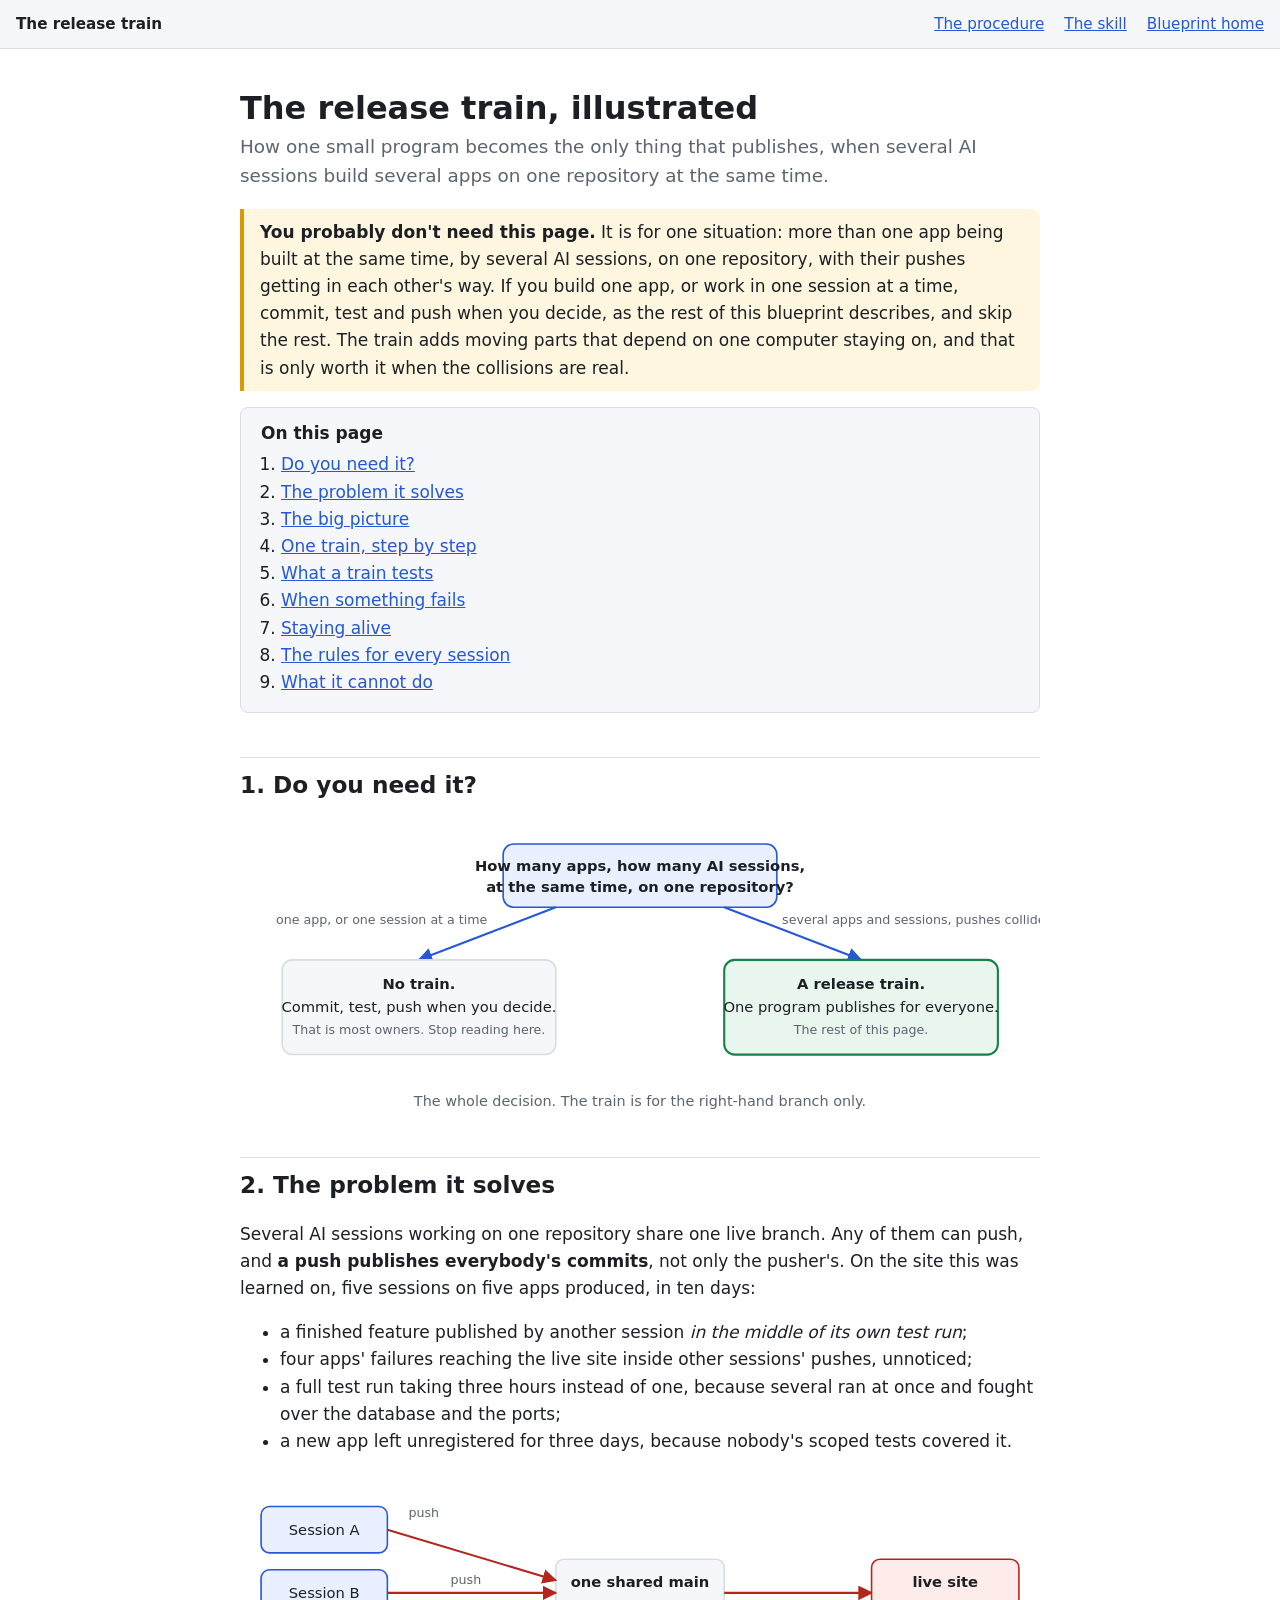
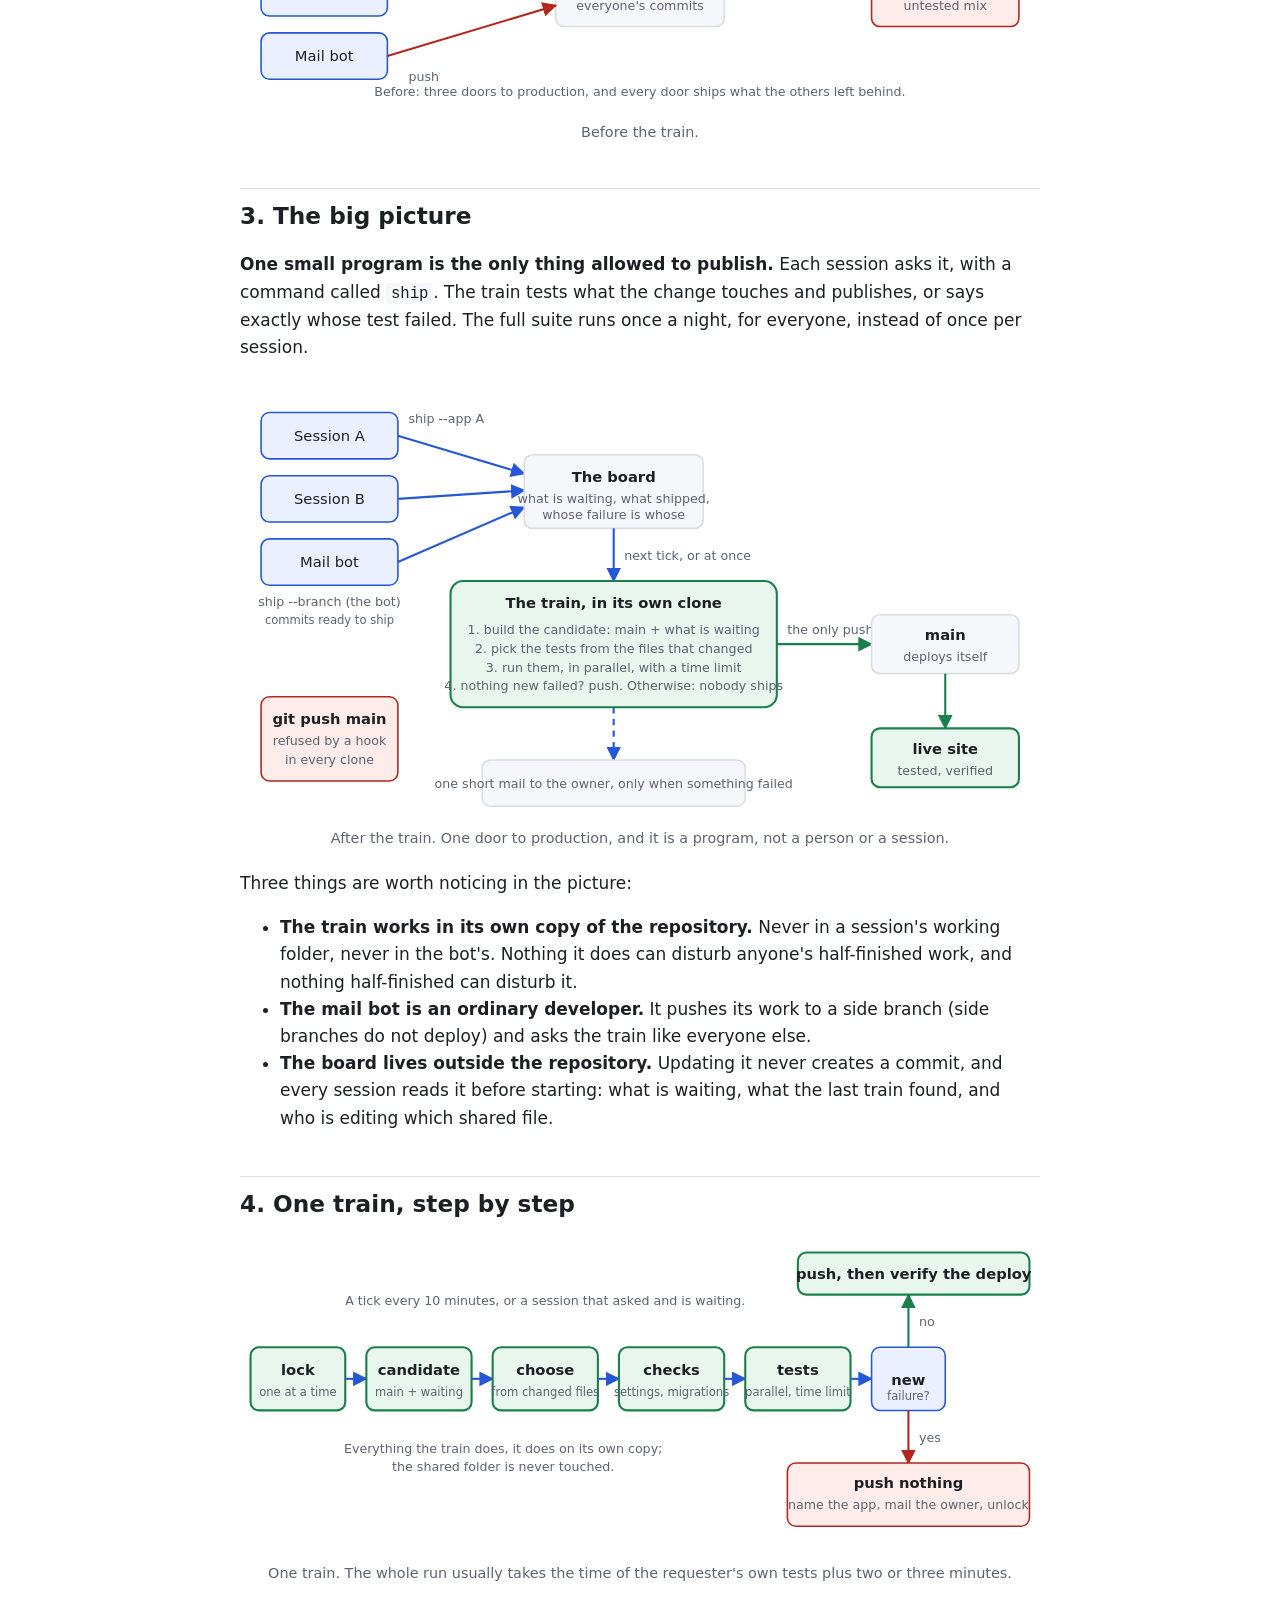
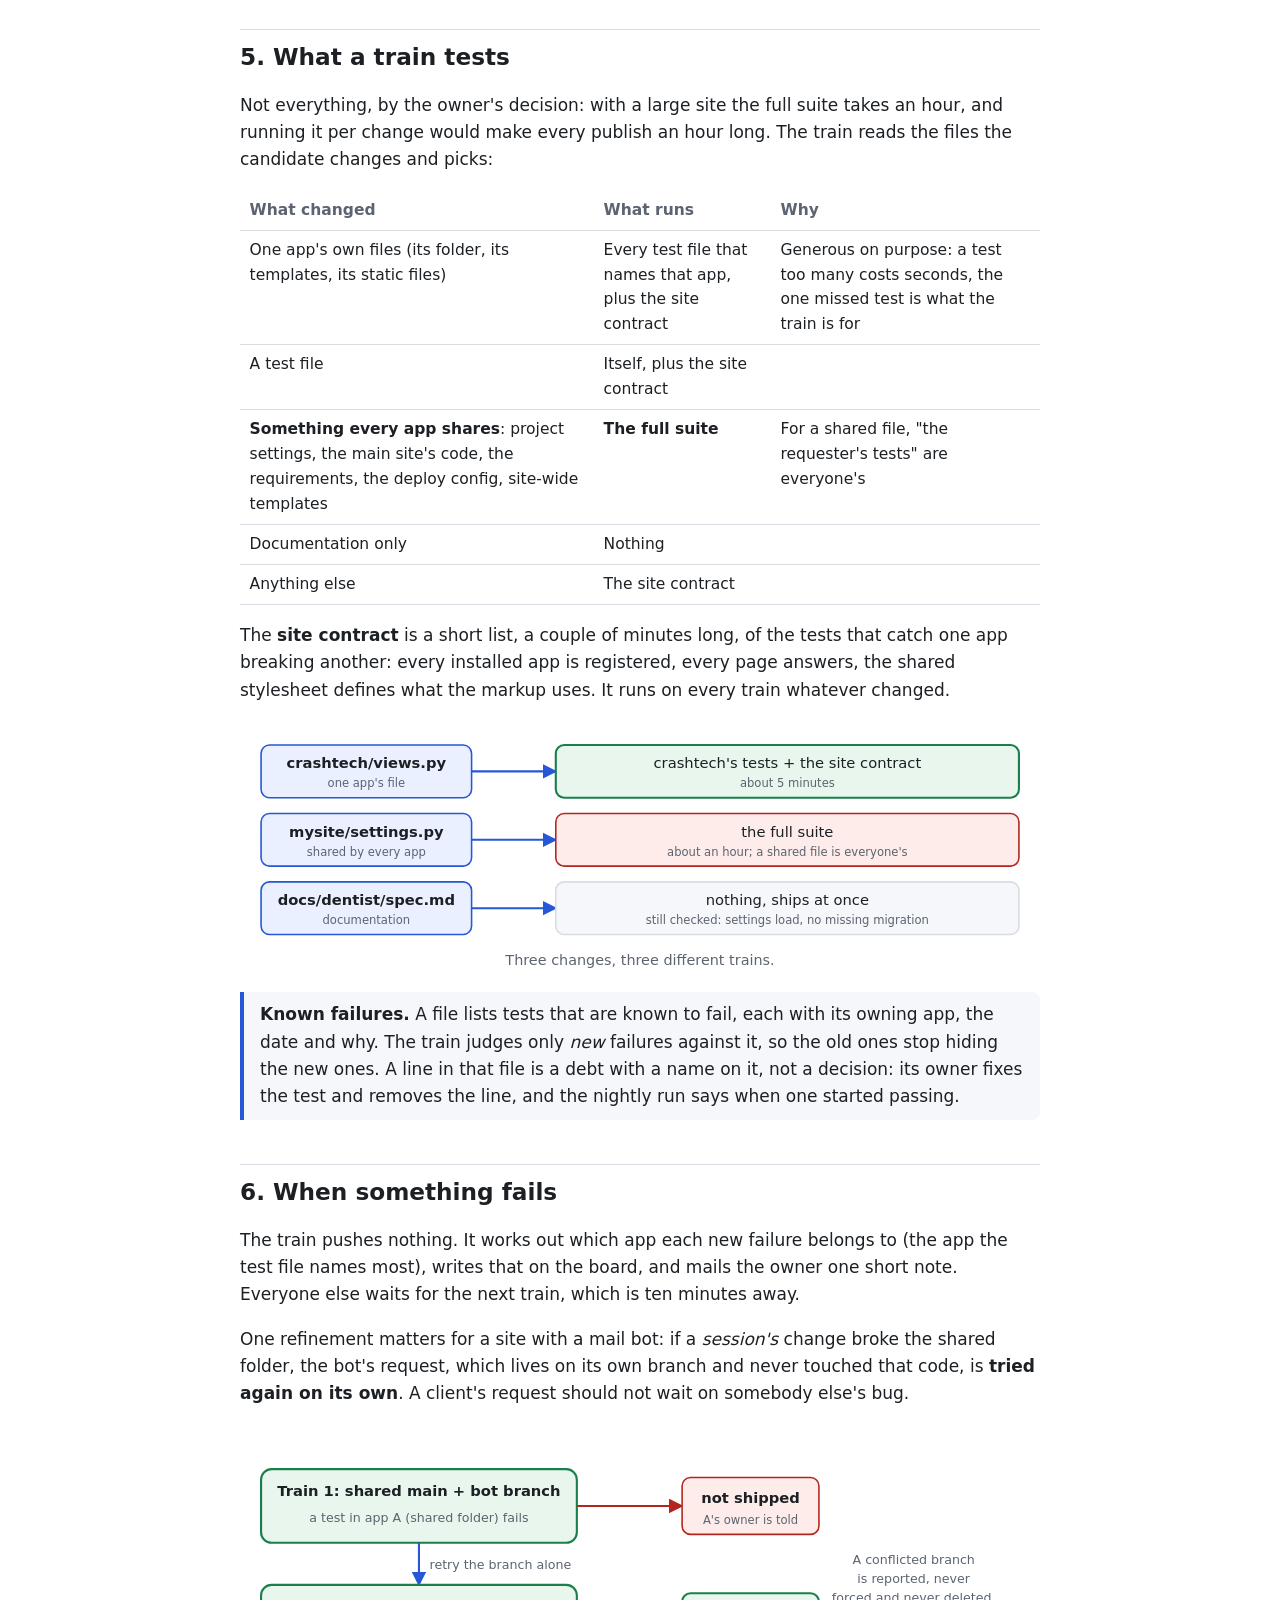
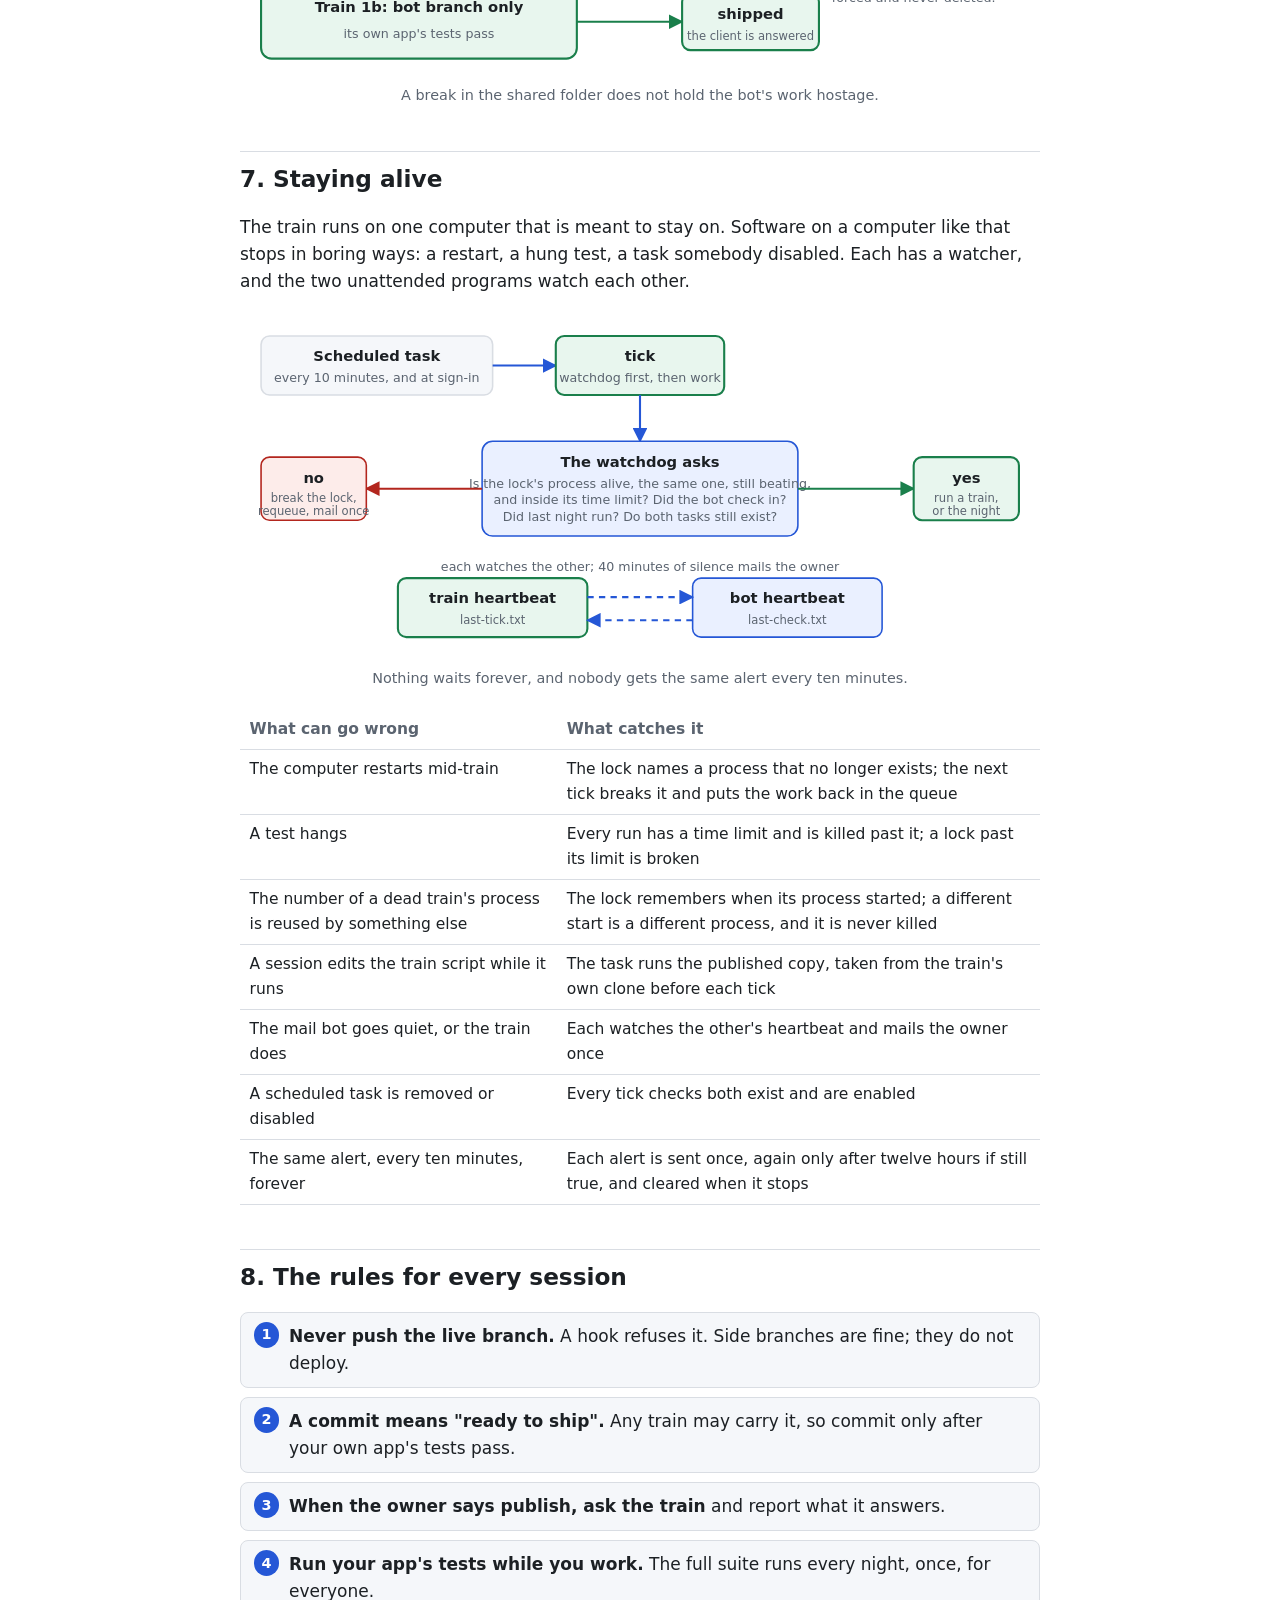
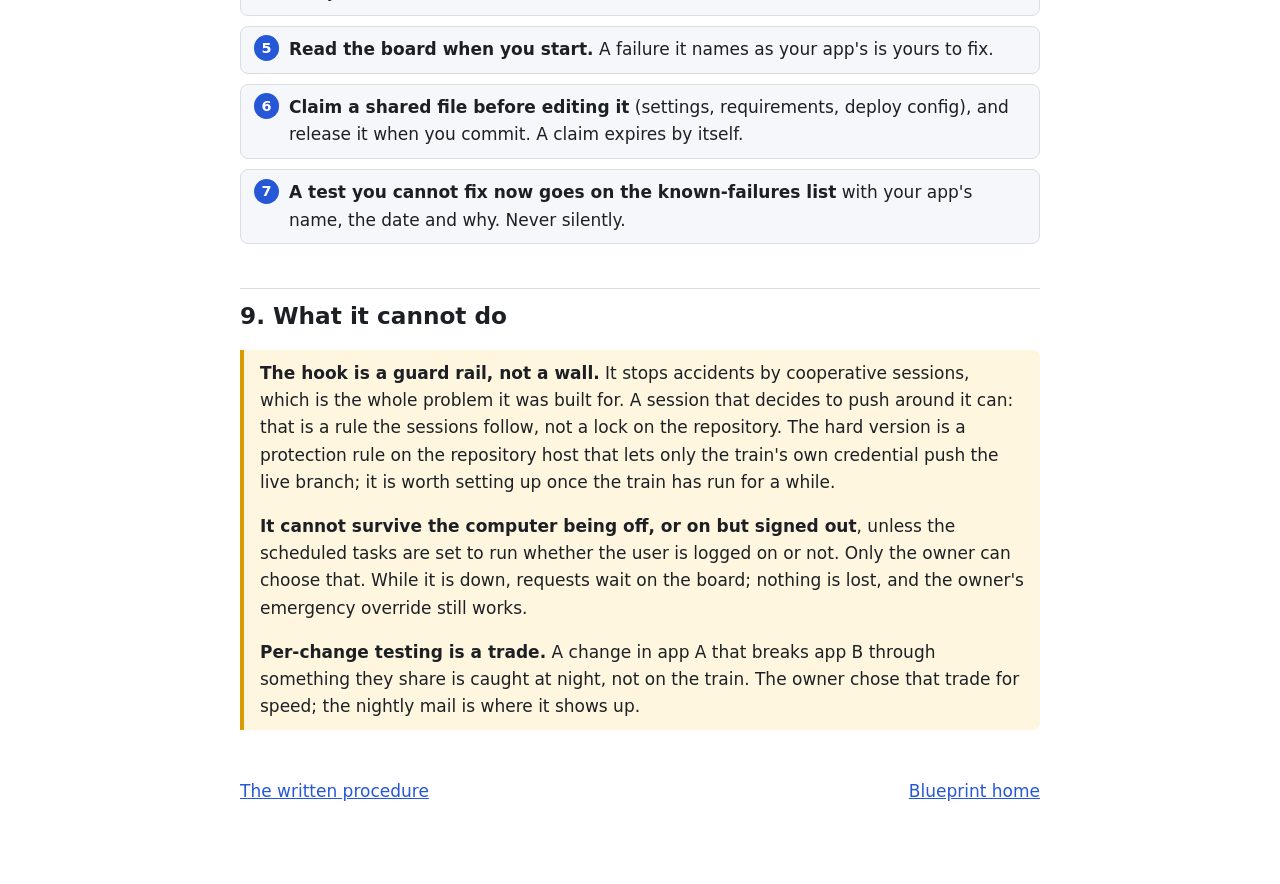
==== docs/release_train.html @ 14add5bb "The release train, illustrated An HTML page with seven diagrams: the decision (most owners stop at t" ====
<!DOCTYPE html>
<html lang="en">
<head>
  <meta charset="utf-8">
  <meta name="viewport" content="width=device-width, initial-scale=1">
  <title>The release train, illustrated</title>
  <meta name="description" content="How one small program becomes the only thing that publishes when several AI sessions build several apps on one repository. Optional: most owners never need it.">
  <style>
    :root {
      --bg: #ffffff; --fg: #1c2024; --muted: #5b6470; --accent: #2557d6; --border: #d9dde3;
      --surface: #f5f7fa; --good: #1a7f4b; --bad: #b3261e; --warn: #d89b00; --warn-bg: #fff6e0; --good-bg: #e8f6ee;
      --box: #eaf0ff; --box-line: #2557d6; --train: #1a7f4b; --train-bg: #e8f6ee; --stop-bg: #fdecea;
    }
    @media (prefers-color-scheme: dark) {
      :root {
        --bg: #14171c; --fg: #e8eaed; --muted: #9aa3ae; --accent: #7aa2ff; --border: #2c323b;
        --surface: #1c2027; --good: #5fd49a; --bad: #ff8a80; --warn: #f0b429; --warn-bg: #2d2610; --good-bg: #12281d;
        --box: #1d2a4a; --box-line: #7aa2ff; --train: #5fd49a; --train-bg: #12281d; --stop-bg: #3a1d1b;
      }
    }
    * { box-sizing: border-box; }
    html { scroll-behavior: smooth; }
    body { margin: 0; background: var(--bg); color: var(--fg); font: 17px/1.6 system-ui, -apple-system, "Segoe UI", sans-serif; }
    a { color: var(--accent); }
    .wrap { max-width: 52rem; margin: 0 auto; padding: 1.5rem 1rem 5rem; overflow-wrap: break-word; min-width: 0; }
    .topnav { display: flex; flex-wrap: wrap; gap: .5rem 1.25rem; padding: .75rem 1rem; border-bottom: 1px solid var(--border); background: var(--surface); font-size: .95rem; }
    .topnav strong { margin-right: auto; }
    h1 { font-size: 2rem; line-height: 1.2; margin: 1rem 0 .25rem; text-wrap: balance; }
    h2 { font-size: 1.45rem; margin: 2.75rem 0 .5rem; padding-top: .5rem; border-top: 1px solid var(--border); }
    h3 { font-size: 1.15rem; margin: 1.75rem 0 .25rem; }
    .lede { font-size: 1.15rem; color: var(--muted); margin-top: 0; }
    .toc { background: var(--surface); border: 1px solid var(--border); border-radius: 8px; padding: .75rem 1.25rem; }
    .toc ol { margin: .25rem 0; padding-left: 1.25rem; }
    code { font-family: ui-monospace, "Cascadia Code", Consolas, monospace; font-size: .92em; background: var(--surface); padding: .1rem .3rem; border-radius: 4px; }
    table { display: block; overflow-x: auto; max-width: 100%; border-collapse: collapse; margin: .75rem 0; font-size: .97rem; }
    th, td { text-align: left; vertical-align: top; padding: .45rem .6rem; border-bottom: 1px solid var(--border); }
    th { color: var(--muted); font-weight: 600; }
    .callout { border-left: 4px solid var(--accent); background: var(--surface); padding: .6rem 1rem; border-radius: 0 8px 8px 0; margin: 1rem 0; }
    .callout.warn { border-color: var(--warn); background: var(--warn-bg); }
    .callout.good { border-color: var(--good); background: var(--good-bg); }
    .callout > :first-child { margin-top: 0; } .callout > :last-child { margin-bottom: 0; }
    figure { margin: 1.25rem 0; overflow-x: auto; min-width: 0; }
    figure svg { width: 100%; min-width: 34rem; height: auto; display: block; }
    figcaption { color: var(--muted); font-size: .9rem; text-align: center; margin-top: .25rem; }
    svg text { fill: var(--fg); font: 14px system-ui, sans-serif; }
    svg .box { fill: var(--box); stroke: var(--box-line); stroke-width: 1.5; }
    svg .train { fill: var(--train-bg); stroke: var(--train); stroke-width: 2; }
    svg .stop { fill: var(--stop-bg); stroke: var(--bad); stroke-width: 1.5; }
    svg .plain { fill: var(--surface); stroke: var(--border); stroke-width: 1.5; }
    svg .line { stroke: var(--muted); stroke-width: 1.8; fill: none; }
    svg .arrow { stroke: var(--accent); stroke-width: 2; fill: none; marker-end: url(#head); }
    svg .arrow.good { stroke: var(--good); marker-end: url(#headgood); }
    svg .arrow.bad { stroke: var(--bad); marker-end: url(#headbad); }
    svg .arrow.dashed { stroke-dasharray: 6 5; }
    svg .small { font-size: 12px; fill: var(--muted); }
    svg .bold { font-weight: 700; }
    svg .tiny { font-size: 11px; fill: var(--muted); }
    .rules { counter-reset: r; list-style: none; padding: 0; display: grid; gap: .6rem; }
    .rules li { position: relative; padding: .6rem .9rem .6rem 3rem; background: var(--surface); border: 1px solid var(--border); border-radius: 8px; }
    .rules li::before { counter-increment: r; content: counter(r); position: absolute; left: .8rem; top: .55rem; width: 1.6rem; height: 1.6rem; border-radius: 50%; background: var(--accent); color: #fff; font-weight: 700; display: grid; place-items: center; font-size: .9rem; }
    .next { display: flex; justify-content: space-between; margin-top: 3rem; gap: 1rem; flex-wrap: wrap; }
  </style>
</head>
<body>
<nav class="topnav">
  <strong>The release train</strong>
  <a href="procedures/release_train.md">The procedure</a>
  <a href="../.claude/skills/release-train/SKILL.md">The skill</a>
  <a href="../index.html">Blueprint home</a>
</nav>
<div class="wrap">

<h1>The release train, illustrated</h1>
<p class="lede">How one small program becomes the only thing that publishes, when several AI sessions build several apps on one repository at the same time.</p>

<div class="callout warn">
  <p><strong>You probably don't need this page.</strong> It is for one situation: more than one app being built at the same time, by several AI sessions, on one repository, with their pushes getting in each other's way. If you build one app, or work in one session at a time, commit, test and push when you decide, as the rest of this blueprint describes, and skip the rest. The train adds moving parts that depend on one computer staying on, and that is only worth it when the collisions are real.</p>
</div>

<div class="toc"><strong>On this page</strong>
  <ol>
    <li><a href="#need">Do you need it?</a></li>
    <li><a href="#problem">The problem it solves</a></li>
    <li><a href="#picture">The big picture</a></li>
    <li><a href="#train">One train, step by step</a></li>
    <li><a href="#tests">What a train tests</a></li>
    <li><a href="#failure">When something fails</a></li>
    <li><a href="#alive">Staying alive</a></li>
    <li><a href="#rules">The rules for every session</a></li>
    <li><a href="#limits">What it cannot do</a></li>
  </ol>
</div>

<h2 id="need">1. Do you need it?</h2>
<figure>
<svg viewBox="0 0 760 250" role="img" aria-label="A decision: one app or one session means no train; several apps by several sessions at once means a train">
  <defs>
    <marker id="head" viewBox="0 0 10 10" refX="9" refY="5" markerWidth="7" markerHeight="7" orient="auto-start-reverse"><path d="M0,0 L10,5 L0,10 z" fill="currentColor" style="fill: var(--accent)"/></marker>
    <marker id="headgood" viewBox="0 0 10 10" refX="9" refY="5" markerWidth="7" markerHeight="7" orient="auto-start-reverse"><path d="M0,0 L10,5 L0,10 z" style="fill: var(--good)"/></marker>
    <marker id="headbad" viewBox="0 0 10 10" refX="9" refY="5" markerWidth="7" markerHeight="7" orient="auto-start-reverse"><path d="M0,0 L10,5 L0,10 z" style="fill: var(--bad)"/></marker>
  </defs>
  <rect class="box" x="250" y="20" width="260" height="60" rx="10"/>
  <text x="380" y="46" text-anchor="middle" class="bold">How many apps, how many AI sessions,</text>
  <text x="380" y="66" text-anchor="middle" class="bold">at the same time, on one repository?</text>

  <path class="arrow" d="M300,80 L170,130"/>
  <text x="235" y="96" text-anchor="end" class="small">one app, or one session at a time</text>
  <path class="arrow" d="M460,80 L590,130"/>
  <text x="515" y="96" class="small">several apps and sessions, pushes collide</text>

  <rect class="plain" x="40" y="130" width="260" height="90" rx="10"/>
  <text x="170" y="158" text-anchor="middle" class="bold">No train.</text>
  <text x="170" y="180" text-anchor="middle">Commit, test, push when you decide.</text>
  <text x="170" y="200" text-anchor="middle" class="small">That is most owners. Stop reading here.</text>

  <rect class="train" x="460" y="130" width="260" height="90" rx="10"/>
  <text x="590" y="158" text-anchor="middle" class="bold">A release train.</text>
  <text x="590" y="180" text-anchor="middle">One program publishes for everyone.</text>
  <text x="590" y="200" text-anchor="middle" class="small">The rest of this page.</text>
</svg>
<figcaption>The whole decision. The train is for the right-hand branch only.</figcaption>
</figure>

<h2 id="problem">2. The problem it solves</h2>
<p>Several AI sessions working on one repository share one live branch. Any of them can push, and <strong>a push publishes everybody's commits</strong>, not only the pusher's. On the site this was learned on, five sessions on five apps produced, in ten days:</p>
<ul>
  <li>a finished feature published by another session <em>in the middle of its own test run</em>;</li>
  <li>four apps' failures reaching the live site inside other sessions' pushes, unnoticed;</li>
  <li>a full test run taking three hours instead of one, because several ran at once and fought over the database and the ports;</li>
  <li>a new app left unregistered for three days, because nobody's scoped tests covered it.</li>
</ul>

<figure>
<svg viewBox="0 0 760 230" role="img" aria-label="Before: every session pushes straight to the live branch and each push carries everyone's commits">
  <rect class="box" x="20" y="30" width="120" height="44" rx="8"/><text x="80" y="57" text-anchor="middle">Session A</text>
  <rect class="box" x="20" y="90" width="120" height="44" rx="8"/><text x="80" y="117" text-anchor="middle">Session B</text>
  <rect class="box" x="20" y="150" width="120" height="44" rx="8"/><text x="80" y="177" text-anchor="middle">Mail bot</text>
  <rect class="plain" x="300" y="80" width="160" height="64" rx="8"/>
  <text x="380" y="106" text-anchor="middle" class="bold">one shared main</text>
  <text x="380" y="128" text-anchor="middle" class="small">everyone's commits</text>
  <path class="arrow bad" d="M140,52 L300,100"/>
  <path class="arrow bad" d="M140,112 L300,112"/>
  <path class="arrow bad" d="M140,172 L300,124"/>
  <text x="160" y="40" class="small">push</text>
  <text x="200" y="104" class="small">push</text>
  <text x="160" y="196" class="small">push</text>
  <path class="arrow bad" d="M460,112 L600,112"/>
  <rect class="stop" x="600" y="80" width="140" height="64" rx="8"/>
  <text x="670" y="106" text-anchor="middle" class="bold">live site</text>
  <text x="670" y="128" text-anchor="middle" class="small">untested mix</text>
  <text x="380" y="210" text-anchor="middle" class="small">Before: three doors to production, and every door ships what the others left behind.</text>
</svg>
<figcaption>Before the train.</figcaption>
</figure>

<h2 id="picture">3. The big picture</h2>
<p><strong>One small program is the only thing allowed to publish.</strong> Each session asks it, with a command called <code>ship</code>. The train tests what the change touches and publishes, or says exactly whose test failed. The full suite runs once a night, for everyone, instead of once per session.</p>

<figure>
<svg viewBox="0 0 760 420" role="img" aria-label="After: sessions and the bot ask the train; the train works in its own clone, runs tests, and is the only one that pushes to main, which deploys">
  <rect class="box" x="20" y="30" width="130" height="44" rx="8"/><text x="85" y="57" text-anchor="middle">Session A</text>
  <rect class="box" x="20" y="90" width="130" height="44" rx="8"/><text x="85" y="117" text-anchor="middle">Session B</text>
  <rect class="box" x="20" y="150" width="130" height="44" rx="8"/><text x="85" y="177" text-anchor="middle">Mail bot</text>
  <text x="85" y="231" text-anchor="middle" class="tiny">commits ready to ship</text>

  <path class="arrow" d="M150,52 L270,88"/>
  <path class="arrow" d="M150,112 L270,104"/>
  <path class="arrow" d="M150,172 L270,120"/>
  <text x="160" y="40" class="small">ship --app A</text>
  <text x="85" y="214" text-anchor="middle" class="small">ship --branch (the bot)</text>

  <rect class="plain" x="270" y="70" width="170" height="70" rx="8"/>
  <text x="355" y="96" text-anchor="middle" class="bold">The board</text>
  <text x="355" y="116" text-anchor="middle" class="small">what is waiting, what shipped,</text>
  <text x="355" y="131" text-anchor="middle" class="small">whose failure is whose</text>

  <path class="arrow" d="M355,140 L355,190"/>
  <text x="365" y="170" class="small">next tick, or at once</text>

  <rect class="train" x="200" y="190" width="310" height="120" rx="12"/>
  <text x="355" y="216" text-anchor="middle" class="bold">The train, in its own clone</text>
  <text x="355" y="240" text-anchor="middle" class="small">1. build the candidate: main + what is waiting</text>
  <text x="355" y="258" text-anchor="middle" class="small">2. pick the tests from the files that changed</text>
  <text x="355" y="276" text-anchor="middle" class="small">3. run them, in parallel, with a time limit</text>
  <text x="355" y="294" text-anchor="middle" class="small">4. nothing new failed? push. Otherwise: nobody ships</text>

  <path class="arrow good" d="M510,250 L600,250"/>
  <text x="520" y="240" class="small">the only push</text>
  <rect class="plain" x="600" y="222" width="140" height="56" rx="8"/>
  <text x="670" y="246" text-anchor="middle" class="bold">main</text>
  <text x="670" y="266" text-anchor="middle" class="small">deploys itself</text>
  <path class="arrow good" d="M670,278 L670,330"/>
  <rect class="train" x="600" y="330" width="140" height="56" rx="8"/>
  <text x="670" y="354" text-anchor="middle" class="bold">live site</text>
  <text x="670" y="374" text-anchor="middle" class="small">tested, verified</text>

  <path class="arrow dashed" d="M355,310 L355,360"/>
  <rect class="plain" x="230" y="360" width="250" height="44" rx="8"/>
  <text x="355" y="387" text-anchor="middle" class="small">one short mail to the owner, only when something failed</text>

  <rect class="stop" x="20" y="300" width="130" height="80" rx="8"/>
  <text x="85" y="326" text-anchor="middle" class="bold">git push main</text>
  <text x="85" y="346" text-anchor="middle" class="small">refused by a hook</text>
  <text x="85" y="364" text-anchor="middle" class="small">in every clone</text>
</svg>
<figcaption>After the train. One door to production, and it is a program, not a person or a session.</figcaption>
</figure>

<p>Three things are worth noticing in the picture:</p>
<ul>
  <li><strong>The train works in its own copy of the repository.</strong> Never in a session's working folder, never in the bot's. Nothing it does can disturb anyone's half-finished work, and nothing half-finished can disturb it.</li>
  <li><strong>The mail bot is an ordinary developer.</strong> It pushes its work to a side branch (side branches do not deploy) and asks the train like everyone else.</li>
  <li><strong>The board lives outside the repository.</strong> Updating it never creates a commit, and every session reads it before starting: what is waiting, what the last train found, and who is editing which shared file.</li>
</ul>

<h2 id="train">4. One train, step by step</h2>
<figure>
<svg viewBox="0 0 760 300" role="img" aria-label="The steps of one train, left to right: lock, candidate, choose tests, site checks, run tests, decide, push, verify deploy">
  <rect class="train" x="10" y="100" width="90" height="60" rx="8"/><text x="55" y="126" text-anchor="middle" class="bold">lock</text><text x="55" y="146" text-anchor="middle" class="tiny">one at a time</text>
  <path class="arrow" d="M100,130 L120,130"/>
  <rect class="train" x="120" y="100" width="100" height="60" rx="8"/><text x="170" y="126" text-anchor="middle" class="bold">candidate</text><text x="170" y="146" text-anchor="middle" class="tiny">main + waiting</text>
  <path class="arrow" d="M220,130 L240,130"/>
  <rect class="train" x="240" y="100" width="100" height="60" rx="8"/><text x="290" y="126" text-anchor="middle" class="bold">choose</text><text x="290" y="146" text-anchor="middle" class="tiny">from changed files</text>
  <path class="arrow" d="M340,130 L360,130"/>
  <rect class="train" x="360" y="100" width="100" height="60" rx="8"/><text x="410" y="126" text-anchor="middle" class="bold">checks</text><text x="410" y="146" text-anchor="middle" class="tiny">settings, migrations</text>
  <path class="arrow" d="M460,130 L480,130"/>
  <rect class="train" x="480" y="100" width="100" height="60" rx="8"/><text x="530" y="126" text-anchor="middle" class="bold">tests</text><text x="530" y="146" text-anchor="middle" class="tiny">parallel, time limit</text>
  <path class="arrow" d="M580,130 L600,130"/>
  <rect class="box" x="600" y="100" width="70" height="60" rx="8"/><text x="635" y="136" text-anchor="middle" class="bold">new</text><text x="635" y="150" text-anchor="middle" class="tiny">failure?</text>
  <path class="arrow good" d="M635,100 L635,50"/>
  <text x="645" y="80" class="small">no</text>
  <rect class="train" x="530" y="10" width="220" height="40" rx="8"/><text x="640" y="35" text-anchor="middle" class="bold">push, then verify the deploy</text>
  <path class="arrow bad" d="M635,160 L635,210"/>
  <text x="645" y="190" class="small">yes</text>
  <rect class="stop" x="520" y="210" width="230" height="60" rx="8"/>
  <text x="635" y="234" text-anchor="middle" class="bold">push nothing</text>
  <text x="635" y="254" text-anchor="middle" class="small">name the app, mail the owner, unlock</text>
  <text x="290" y="60" text-anchor="middle" class="small">A tick every 10 minutes, or a session that asked and is waiting.</text>
  <text x="250" y="200" text-anchor="middle" class="small">Everything the train does, it does on its own copy;</text>
  <text x="250" y="218" text-anchor="middle" class="small">the shared folder is never touched.</text>
</svg>
<figcaption>One train. The whole run usually takes the time of the requester's own tests plus two or three minutes.</figcaption>
</figure>

<h2 id="tests">5. What a train tests</h2>
<p>Not everything, by the owner's decision: with a large site the full suite takes an hour, and running it per change would make every publish an hour long. The train reads the files the candidate changes and picks:</p>

<table>
  <tr><th>What changed</th><th>What runs</th><th>Why</th></tr>
  <tr><td>One app's own files (its folder, its templates, its static files)</td><td>Every test file that names that app, plus the site contract</td><td>Generous on purpose: a test too many costs seconds, the one missed test is what the train is for</td></tr>
  <tr><td>A test file</td><td>Itself, plus the site contract</td><td></td></tr>
  <tr><td><strong>Something every app shares</strong>: project settings, the main site's code, the requirements, the deploy config, site-wide templates</td><td><strong>The full suite</strong></td><td>For a shared file, "the requester's tests" are everyone's</td></tr>
  <tr><td>Documentation only</td><td>Nothing</td><td></td></tr>
  <tr><td>Anything else</td><td>The site contract</td><td></td></tr>
</table>

<p>The <strong>site contract</strong> is a short list, a couple of minutes long, of the tests that catch one app breaking another: every installed app is registered, every page answers, the shared stylesheet defines what the markup uses. It runs on every train whatever changed.</p>

<figure>
<svg viewBox="0 0 760 210" role="img" aria-label="Three example changes and what each one runs">
  <rect class="box" x="20" y="20" width="200" height="50" rx="8"/><text x="120" y="42" text-anchor="middle" class="bold">crashtech/views.py</text><text x="120" y="60" text-anchor="middle" class="tiny">one app's file</text>
  <path class="arrow" d="M220,45 L300,45"/>
  <rect class="train" x="300" y="20" width="440" height="50" rx="8"/><text x="520" y="42" text-anchor="middle">crashtech's tests + the site contract</text><text x="520" y="60" text-anchor="middle" class="tiny">about 5 minutes</text>

  <rect class="box" x="20" y="85" width="200" height="50" rx="8"/><text x="120" y="107" text-anchor="middle" class="bold">mysite/settings.py</text><text x="120" y="125" text-anchor="middle" class="tiny">shared by every app</text>
  <path class="arrow" d="M220,110 L300,110"/>
  <rect class="stop" x="300" y="85" width="440" height="50" rx="8"/><text x="520" y="107" text-anchor="middle">the full suite</text><text x="520" y="125" text-anchor="middle" class="tiny">about an hour; a shared file is everyone's</text>

  <rect class="box" x="20" y="150" width="200" height="50" rx="8"/><text x="120" y="172" text-anchor="middle" class="bold">docs/dentist/spec.md</text><text x="120" y="190" text-anchor="middle" class="tiny">documentation</text>
  <path class="arrow" d="M220,175 L300,175"/>
  <rect class="plain" x="300" y="150" width="440" height="50" rx="8"/><text x="520" y="172" text-anchor="middle">nothing, ships at once</text><text x="520" y="190" text-anchor="middle" class="tiny">still checked: settings load, no missing migration</text>
</svg>
<figcaption>Three changes, three different trains.</figcaption>
</figure>

<div class="callout">
  <p><strong>Known failures.</strong> A file lists tests that are known to fail, each with its owning app, the date and why. The train judges only <em>new</em> failures against it, so the old ones stop hiding the new ones. A line in that file is a debt with a name on it, not a decision: its owner fixes the test and removes the line, and the nightly run says when one started passing.</p>
</div>

<h2 id="failure">6. When something fails</h2>
<p>The train pushes nothing. It works out which app each new failure belongs to (the app the test file names most), writes that on the board, and mails the owner one short note. Everyone else waits for the next train, which is ten minutes away.</p>
<p>One refinement matters for a site with a mail bot: if a <em>session's</em> change broke the shared folder, the bot's request, which lives on its own branch and never touched that code, is <strong>tried again on its own</strong>. A client's request should not wait on somebody else's bug.</p>

<figure>
<svg viewBox="0 0 760 240" role="img" aria-label="A failed train: the shared tree's change failed, so the bot's branch is retried alone and ships">
  <rect class="train" x="20" y="40" width="300" height="70" rx="10"/>
  <text x="170" y="66" text-anchor="middle" class="bold">Train 1: shared main + bot branch</text>
  <text x="170" y="90" text-anchor="middle" class="small">a test in app A (shared folder) fails</text>
  <path class="arrow bad" d="M320,75 L420,75"/>
  <rect class="stop" x="420" y="48" width="130" height="54" rx="8"/>
  <text x="485" y="72" text-anchor="middle" class="bold">not shipped</text>
  <text x="485" y="92" text-anchor="middle" class="tiny">A's owner is told</text>

  <path class="arrow" d="M170,110 L170,150"/>
  <text x="180" y="135" class="small">retry the branch alone</text>
  <rect class="train" x="20" y="150" width="300" height="70" rx="10"/>
  <text x="170" y="176" text-anchor="middle" class="bold">Train 1b: bot branch only</text>
  <text x="170" y="200" text-anchor="middle" class="small">its own app's tests pass</text>
  <path class="arrow good" d="M320,185 L420,185"/>
  <rect class="train" x="420" y="158" width="130" height="54" rx="8"/>
  <text x="485" y="182" text-anchor="middle" class="bold">shipped</text>
  <text x="485" y="202" text-anchor="middle" class="tiny">the client is answered</text>
  <text x="640" y="130" text-anchor="middle" class="small">A conflicted branch</text>
  <text x="640" y="148" text-anchor="middle" class="small">is reported, never</text>
  <text x="640" y="166" text-anchor="middle" class="small">forced and never deleted.</text>
</svg>
<figcaption>A break in the shared folder does not hold the bot's work hostage.</figcaption>
</figure>

<h2 id="alive">7. Staying alive</h2>
<p>The train runs on one computer that is meant to stay on. Software on a computer like that stops in boring ways: a restart, a hung test, a task somebody disabled. Each has a watcher, and the two unattended programs watch each other.</p>

<figure>
<svg viewBox="0 0 760 330" role="img" aria-label="The watchdog cycle: a scheduled task ticks every ten minutes; the train and the mail bot leave heartbeats and watch each other's; a dead or hung lock is broken and its work requeued; the owner is mailed once">
  <rect class="plain" x="20" y="20" width="220" height="56" rx="8"/>
  <text x="130" y="44" text-anchor="middle" class="bold">Scheduled task</text>
  <text x="130" y="64" text-anchor="middle" class="small">every 10 minutes, and at sign-in</text>
  <path class="arrow" d="M240,48 L300,48"/>
  <rect class="train" x="300" y="20" width="160" height="56" rx="8"/>
  <text x="380" y="44" text-anchor="middle" class="bold">tick</text>
  <text x="380" y="64" text-anchor="middle" class="small">watchdog first, then work</text>

  <path class="arrow" d="M380,76 L380,120"/>
  <rect class="box" x="230" y="120" width="300" height="90" rx="10"/>
  <text x="380" y="144" text-anchor="middle" class="bold">The watchdog asks</text>
  <text x="380" y="164" text-anchor="middle" class="small">Is the lock's process alive, the same one, still beating,</text>
  <text x="380" y="180" text-anchor="middle" class="small">and inside its time limit? Did the bot check in?</text>
  <text x="380" y="196" text-anchor="middle" class="small">Did last night run? Do both tasks still exist?</text>

  <path class="arrow bad" d="M230,165 L120,165"/>
  <rect class="stop" x="20" y="135" width="100" height="60" rx="8"/>
  <text x="70" y="160" text-anchor="middle" class="bold">no</text>
  <text x="70" y="178" text-anchor="middle" class="tiny">break the lock,</text>
  <text x="70" y="190" text-anchor="middle" class="tiny">requeue, mail once</text>

  <path class="arrow good" d="M530,165 L640,165"/>
  <rect class="train" x="640" y="135" width="100" height="60" rx="8"/>
  <text x="690" y="160" text-anchor="middle" class="bold">yes</text>
  <text x="690" y="178" text-anchor="middle" class="tiny">run a train,</text>
  <text x="690" y="190" text-anchor="middle" class="tiny">or the night</text>

  <rect class="train" x="150" y="250" width="180" height="56" rx="8"/>
  <text x="240" y="274" text-anchor="middle" class="bold">train heartbeat</text>
  <text x="240" y="294" text-anchor="middle" class="tiny">last-tick.txt</text>
  <rect class="box" x="430" y="250" width="180" height="56" rx="8"/>
  <text x="520" y="274" text-anchor="middle" class="bold">bot heartbeat</text>
  <text x="520" y="294" text-anchor="middle" class="tiny">last-check.txt</text>
  <path class="arrow dashed" d="M330,268 L430,268"/>
  <path class="arrow dashed" d="M430,290 L330,290"/>
  <text x="380" y="243" text-anchor="middle" class="small">each watches the other; 40 minutes of silence mails the owner</text>
</svg>
<figcaption>Nothing waits forever, and nobody gets the same alert every ten minutes.</figcaption>
</figure>

<table>
  <tr><th>What can go wrong</th><th>What catches it</th></tr>
  <tr><td>The computer restarts mid-train</td><td>The lock names a process that no longer exists; the next tick breaks it and puts the work back in the queue</td></tr>
  <tr><td>A test hangs</td><td>Every run has a time limit and is killed past it; a lock past its limit is broken</td></tr>
  <tr><td>The number of a dead train's process is reused by something else</td><td>The lock remembers when its process started; a different start is a different process, and it is never killed</td></tr>
  <tr><td>A session edits the train script while it runs</td><td>The task runs the published copy, taken from the train's own clone before each tick</td></tr>
  <tr><td>The mail bot goes quiet, or the train does</td><td>Each watches the other's heartbeat and mails the owner once</td></tr>
  <tr><td>A scheduled task is removed or disabled</td><td>Every tick checks both exist and are enabled</td></tr>
  <tr><td>The same alert, every ten minutes, forever</td><td>Each alert is sent once, again only after twelve hours if still true, and cleared when it stops</td></tr>
</table>

<h2 id="rules">8. The rules for every session</h2>
<ol class="rules">
  <li><strong>Never push the live branch.</strong> A hook refuses it. Side branches are fine; they do not deploy.</li>
  <li><strong>A commit means "ready to ship".</strong> Any train may carry it, so commit only after your own app's tests pass.</li>
  <li><strong>When the owner says publish, ask the train</strong> and report what it answers.</li>
  <li><strong>Run your app's tests while you work.</strong> The full suite runs every night, once, for everyone.</li>
  <li><strong>Read the board when you start.</strong> A failure it names as your app's is yours to fix.</li>
  <li><strong>Claim a shared file before editing it</strong> (settings, requirements, deploy config), and release it when you commit. A claim expires by itself.</li>
  <li><strong>A test you cannot fix now goes on the known-failures list</strong> with your app's name, the date and why. Never silently.</li>
</ol>

<h2 id="limits">9. What it cannot do</h2>
<div class="callout warn">
  <p><strong>The hook is a guard rail, not a wall.</strong> It stops accidents by cooperative sessions, which is the whole problem it was built for. A session that decides to push around it can: that is a rule the sessions follow, not a lock on the repository. The hard version is a protection rule on the repository host that lets only the train's own credential push the live branch; it is worth setting up once the train has run for a while.</p>
  <p><strong>It cannot survive the computer being off, or on but signed out</strong>, unless the scheduled tasks are set to run whether the user is logged on or not. Only the owner can choose that. While it is down, requests wait on the board; nothing is lost, and the owner's emergency override still works.</p>
  <p><strong>Per-change testing is a trade.</strong> A change in app A that breaks app B through something they share is caught at night, not on the train. The owner chose that trade for speed; the nightly mail is where it shows up.</p>
</div>

<div class="next">
  <a href="procedures/release_train.md">The written procedure</a>
  <a href="../index.html">Blueprint home</a>
</div>
</div>
</body>
</html>
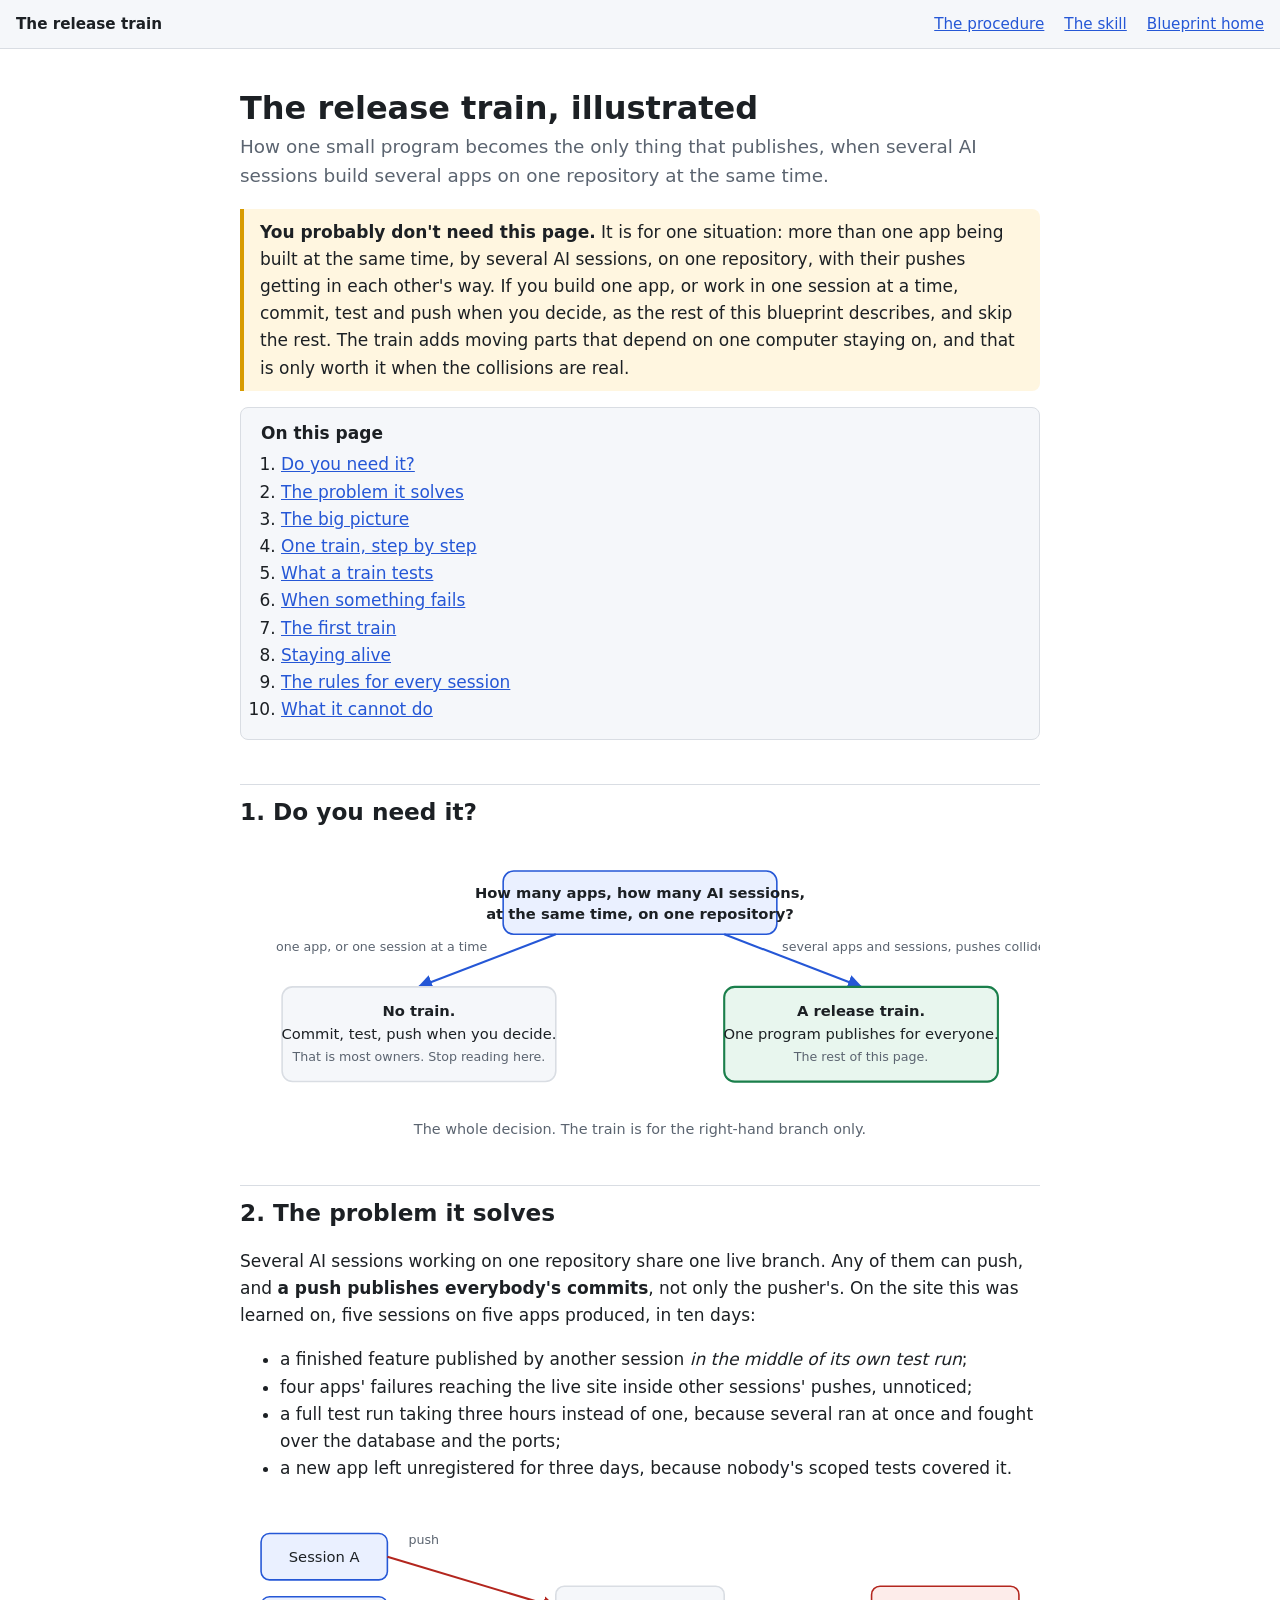
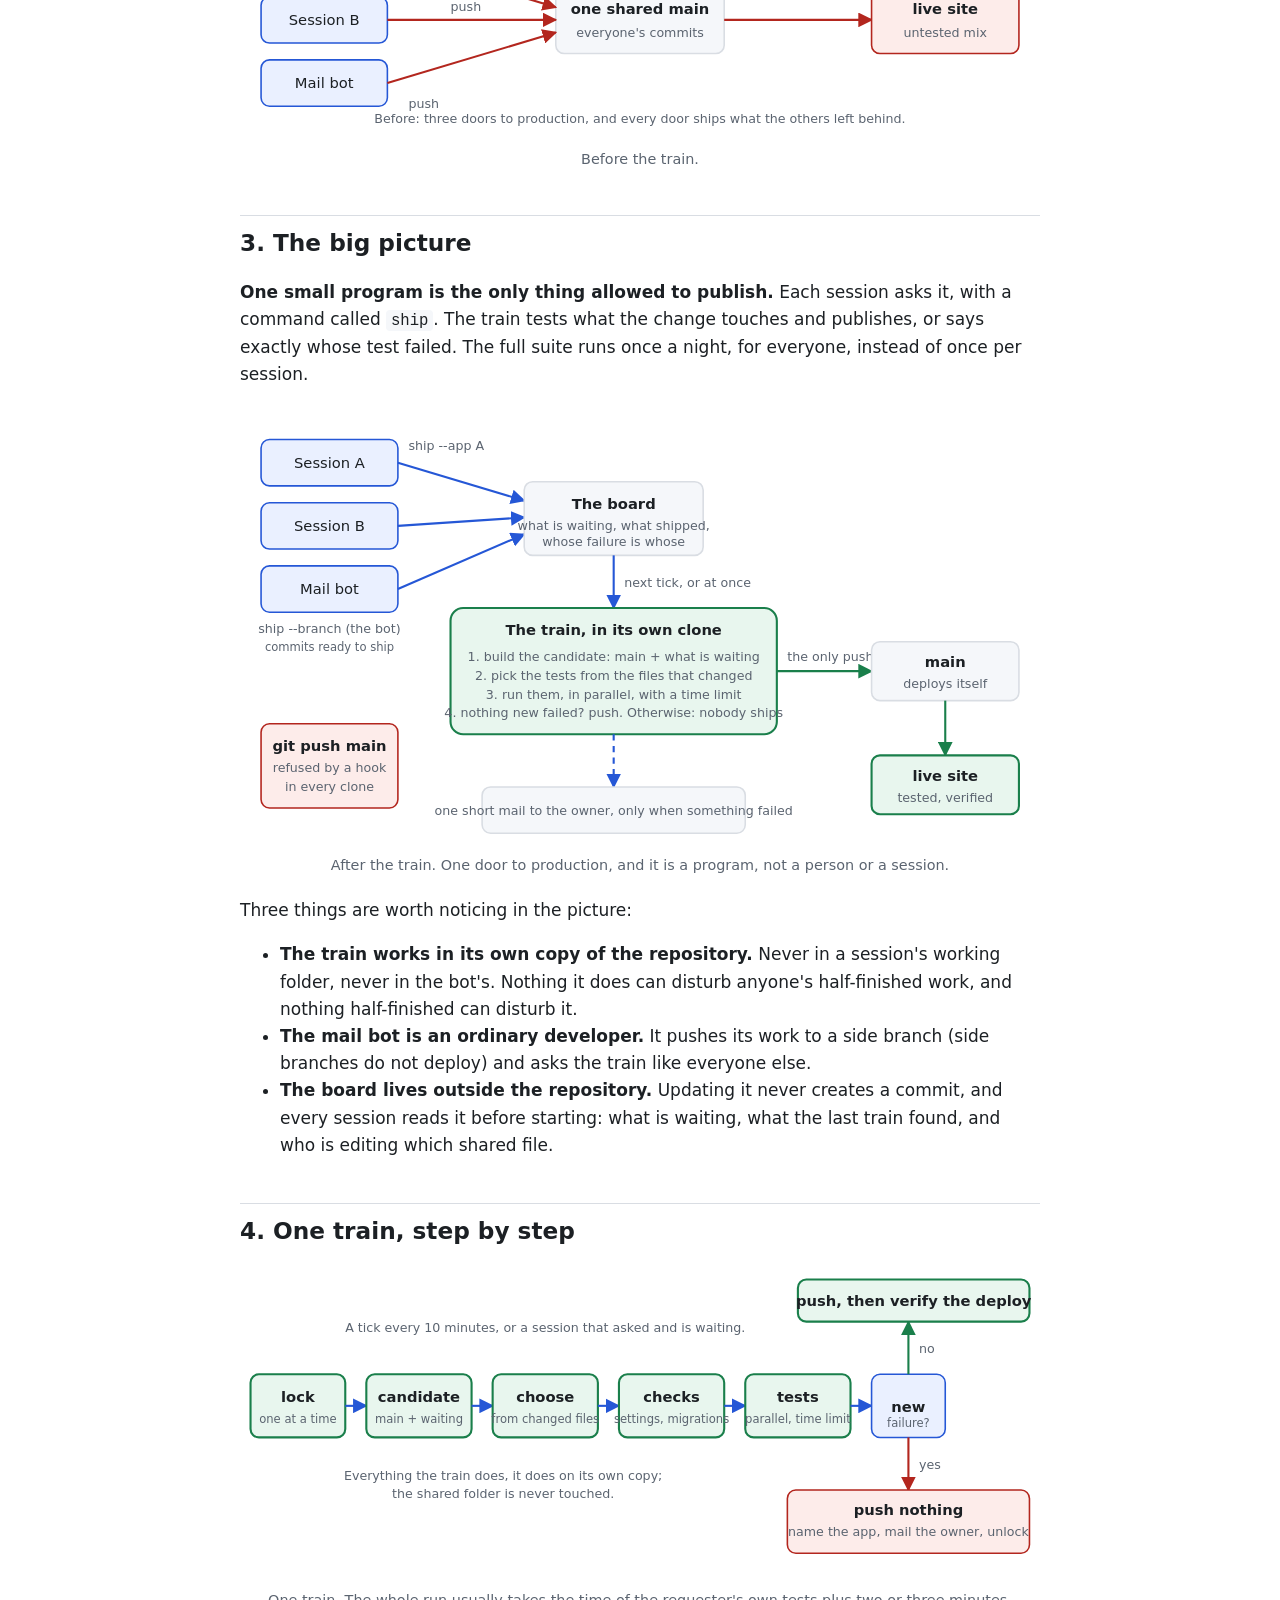
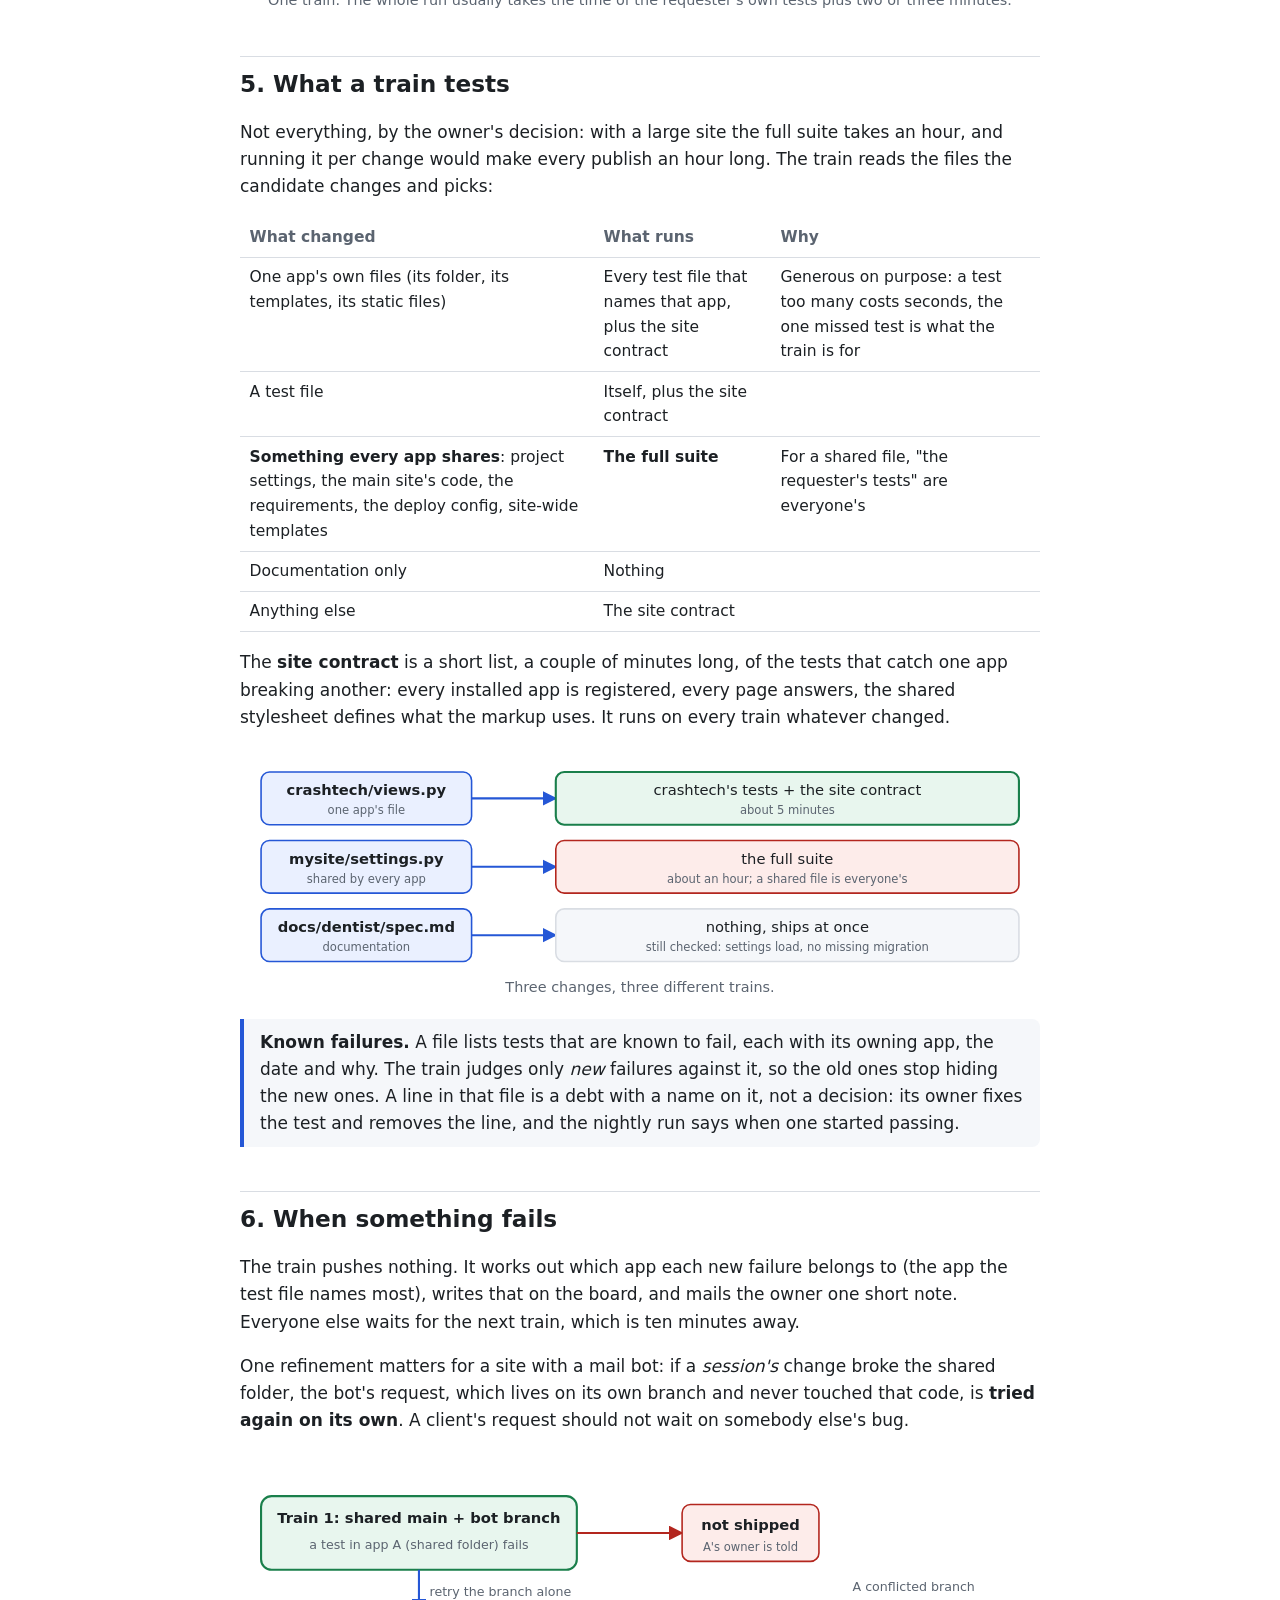
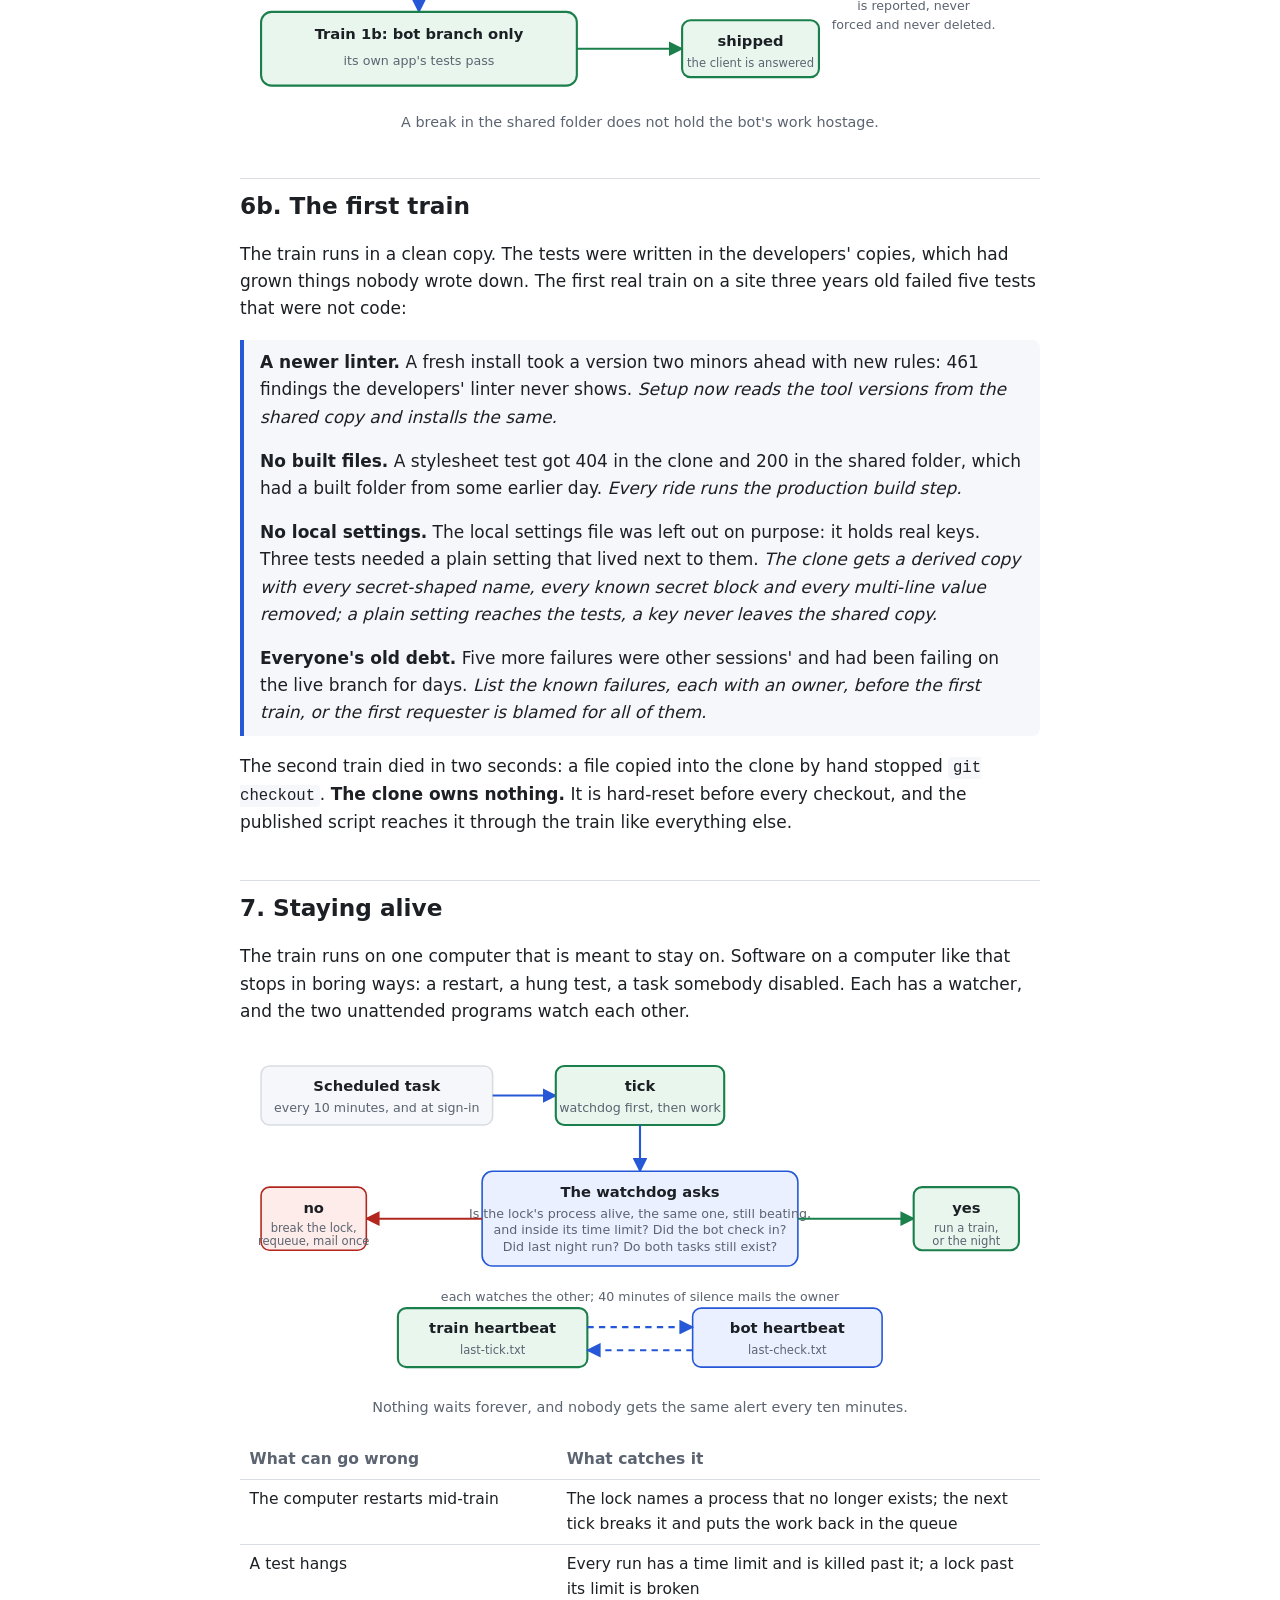
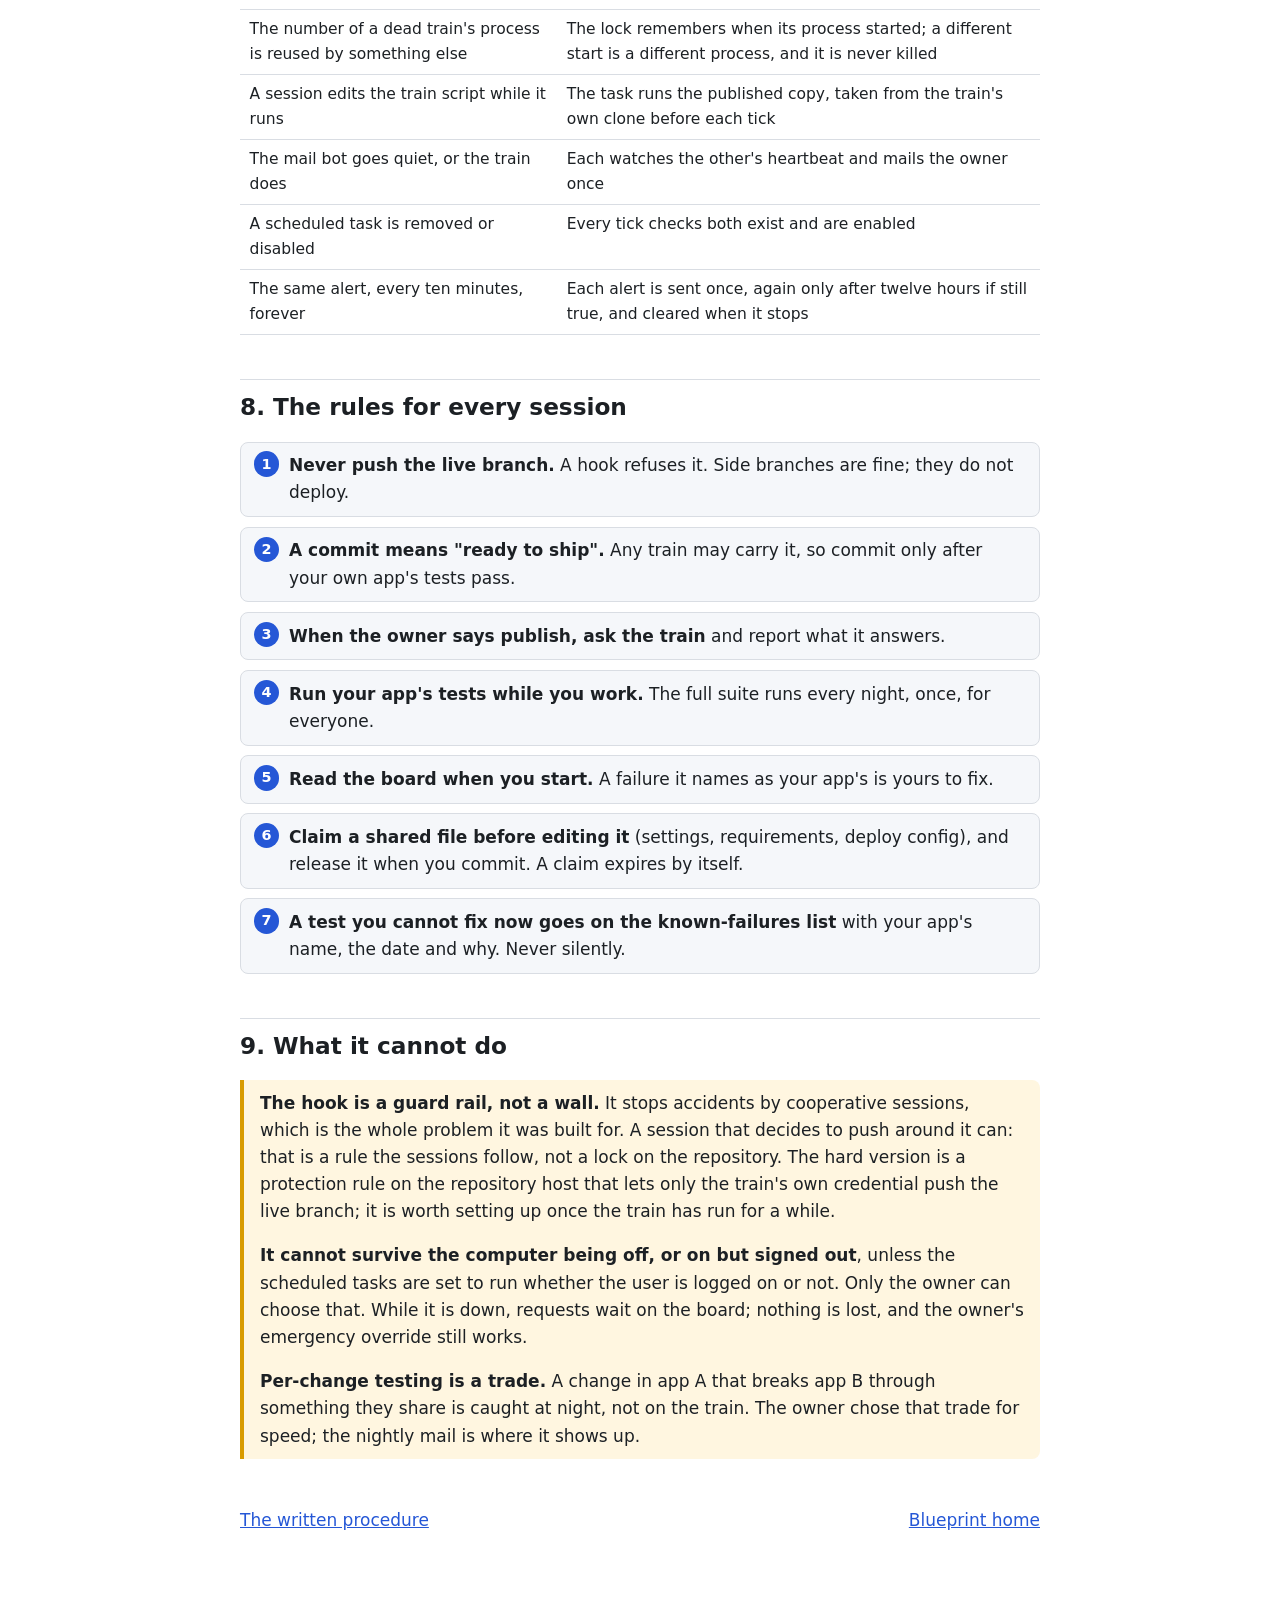
==== commit 9630c0af: "Lesson 62: the first train, a clean copy is not the developers' copy The first real release train fa" ====
--- a/docs/release_train.html
+++ b/docs/release_train.html
@@ -85,6 +85,7 @@
     <li><a href="#train">One train, step by step</a></li>
     <li><a href="#tests">What a train tests</a></li>
     <li><a href="#failure">When something fails</a></li>
+    <li><a href="#first">The first train</a></li>
     <li><a href="#alive">Staying alive</a></li>
     <li><a href="#rules">The rules for every session</a></li>
     <li><a href="#limits">What it cannot do</a></li>
@@ -307,6 +308,16 @@
 <figcaption>A break in the shared folder does not hold the bot's work hostage.</figcaption>
 </figure>
 
+<h2 id="first">6b. The first train</h2>
+<p>The train runs in a clean copy. The tests were written in the developers' copies, which had grown things nobody wrote down. The first real train on a site three years old failed five tests that were not code:</p>
+<div class="callout">
+  <p><strong>A newer linter.</strong> A fresh install took a version two minors ahead with new rules: 461 findings the developers' linter never shows. <em>Setup now reads the tool versions from the shared copy and installs the same.</em></p>
+  <p><strong>No built files.</strong> A stylesheet test got 404 in the clone and 200 in the shared folder, which had a built folder from some earlier day. <em>Every ride runs the production build step.</em></p>
+  <p><strong>No local settings.</strong> The local settings file was left out on purpose: it holds real keys. Three tests needed a plain setting that lived next to them. <em>The clone gets a derived copy with every secret-shaped name, every known secret block and every multi-line value removed; a plain setting reaches the tests, a key never leaves the shared copy.</em></p>
+  <p><strong>Everyone's old debt.</strong> Five more failures were other sessions' and had been failing on the live branch for days. <em>List the known failures, each with an owner, before the first train, or the first requester is blamed for all of them.</em></p>
+</div>
+<p>The second train died in two seconds: a file copied into the clone by hand stopped <code>git checkout</code>. <strong>The clone owns nothing.</strong> It is hard-reset before every checkout, and the published script reaches it through the train like everything else.</p>
+
 <h2 id="alive">7. Staying alive</h2>
 <p>The train runs on one computer that is meant to stay on. Software on a computer like that stops in boring ways: a restart, a hung test, a task somebody disabled. Each has a watcher, and the two unattended programs watch each other.</p>
 
